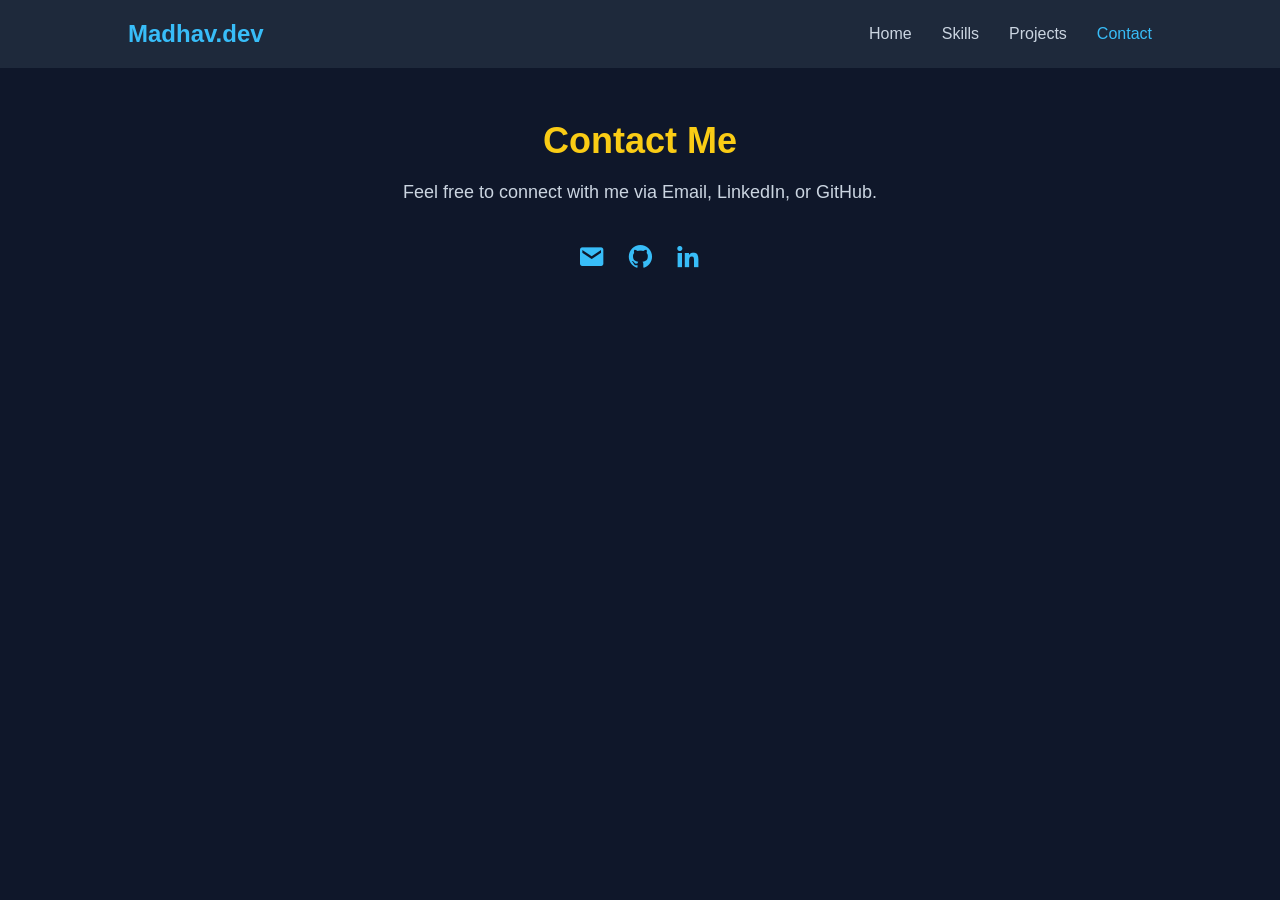
==== contact.html @ 1f648fe1 "Add files via upload" ====
<!DOCTYPE html>
<html lang="en">
<head>
  <meta charset="UTF-8" />
  <meta name="viewport" content="width=device-width, initial-scale=1.0" />
  <title>Contact | Madhav</title>
  <link href="https://cdn.jsdelivr.net/npm/boxicons@2.1.4/css/boxicons.min.css" rel="stylesheet" />
  <style>
    * {
      margin: 0;
      padding: 0;
      box-sizing: border-box;
    }

    body {
      font-family: 'Segoe UI', sans-serif;
      background: #0f172a;
      color: #e2e8f0;
    }

    a {
      text-decoration: none;
      color: inherit;
    }

    .navbar {
      position: fixed;
      width: 100%;
      background: #1e293b;
      padding: 20px 10%;
      display: flex;
      justify-content: space-between;
      align-items: center;
      z-index: 999;
    }

    .logo {
      font-size: 24px;
      font-weight: bold;
      color: #38bdf8;
    }

    .navbar nav ul {
      display: flex;
      gap: 30px;
      list-style: none;
    }

    .navbar nav ul li a {
      color: #cbd5e1;
      font-weight: 500;
      transition: 0.3s;
    }

    .navbar nav ul li a:hover,
    .navbar nav ul li .active {
      color: #38bdf8;
    }

    .contact-section {
      min-height: 100vh;
      padding: 120px 10% 60px;
      text-align: center;
    }

    .contact-section h2 {
      font-size: 36px;
      margin-bottom: 20px;
      color: #facc15;
    }

    .contact-section p {
      font-size: 18px;
      margin-bottom: 40px;
      color: #cbd5e1;
    }

    .mail-btn {
        display: inline-block;
        padding: 10px 20px;
        background-color: #38bdf8;
        color: #0f172a;
        font-weight: bold;
        border-radius: 25px;
        transition: 0.3s;
    }


  
    .mail-btn:hover {
        background-color: #facc15;
        color: #0f172a;
    }


    .contact-info {
      display: flex;
      flex-direction: column;
      align-items: center;
      gap: 20px;
    }

    .contact-box {
      background: #1e293b;
      padding: 20px 30px;
      border-radius: 12px;
      width: 100%;
      max-width: 500px;
      text-align: left;
      box-shadow: 0 0 10px rgba(56, 189, 248, 0.2);
    }

    .contact-box h3 {
      font-size: 20px;
      color: #38bdf8;
      margin-bottom: 8px;
    }

    .contact-box a {
      color: #facc15;
      font-size: 16px;
      word-break: break-all;
    }

    .social-icons {
      margin-top: 30px;
      display: flex;
      gap: 20px;
      justify-content: center;
    }

    .social-icons a {
      font-size: 28px;
      color: #38bdf8;
      transition: 0.3s;
    }

    .social-icons a:hover {
      color: #facc15;
      transform: scale(1.1);
    }
  </style>
</head>
<body>

  <!-- Navbar -->
  <header class="navbar">
    <div class="logo">Madhav.dev</div>
    <nav>
      <ul>
        <li><a href="index.html">Home</a></li>
        <li><a href="skills.html">Skills</a></li>
        <li><a href="projects.html">Projects</a></li>
        <li><a href="contact.html" class="active">Contact</a></li>
      </ul>
    </nav>
  </header>

  <!-- Contact Section -->
  <section class="contact-section">
    <h2>Contact Me</h2>
    <p>Feel free to connect with me via Email, LinkedIn, or GitHub.</p>          
    </div>

    <div class="social-icons">
        <a href="mailto:madhav@example.com" title="Email Me">
            <i class='bx bxs-envelope'></i>
          </a>
             
      <a href="https://github.com/madhav-lakhotia" target="_blank"><i class='bx bxl-github'></i></a>
      <a href="https://www.linkedin.com/in/madhav-lakhotia-5b43b432a" target="_blank"><i class='bx bxl-linkedin'></i></a>
    </div>
  </section>

</body>
</html>
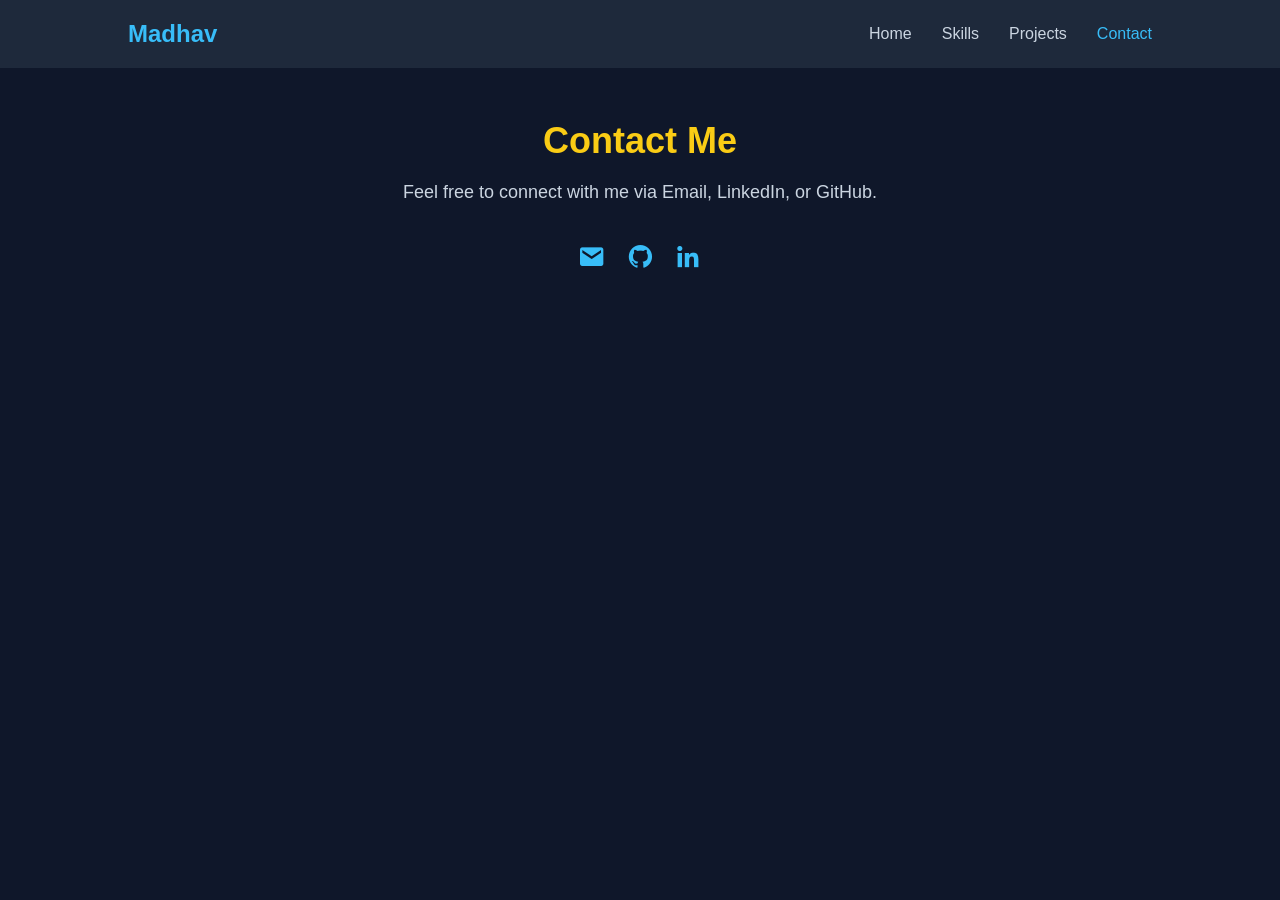
==== commit c77be1e6: "contact.html" ====
--- a/contact.html
+++ b/contact.html
@@ -145,7 +145,7 @@
 
   <!-- Navbar -->
   <header class="navbar">
-    <div class="logo">Madhav.dev</div>
+    <div class="logo">Madhav</div>
     <nav>
       <ul>
         <li><a href="index.html">Home</a></li>
@@ -163,7 +163,7 @@
     </div>
 
     <div class="social-icons">
-        <a href="mailto:madhav@example.com" title="Email Me">
+        <a href="mailto:lakhotiamadhav3@gmail.com" title="Email Me">
             <i class='bx bxs-envelope'></i>
           </a>
              
@@ -174,3 +174,4 @@
 
 </body>
 </html>
+
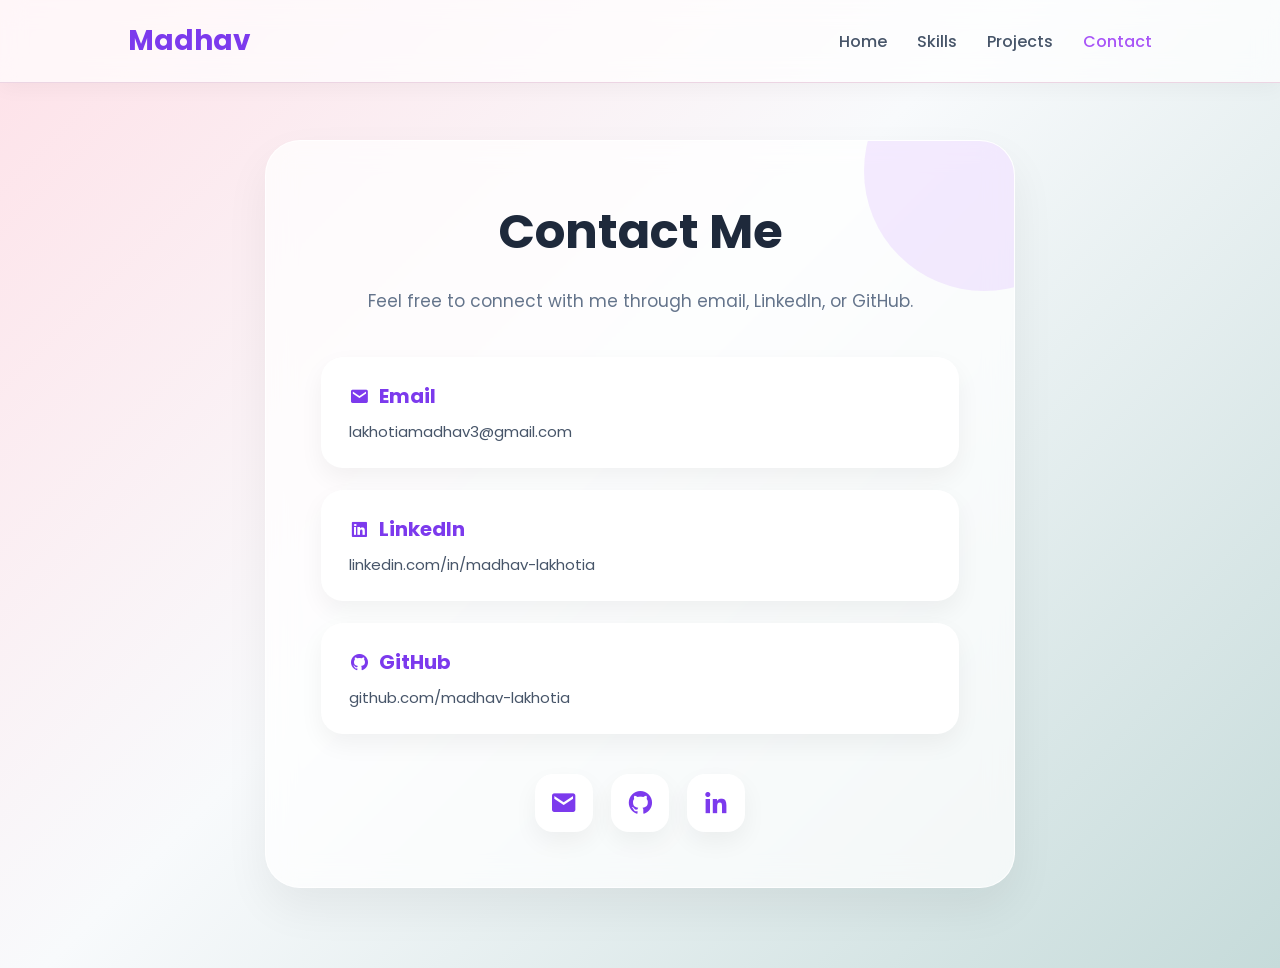
==== commit df7d32a8: "Update contact.html" ====
--- a/contact.html
+++ b/contact.html
@@ -2,176 +2,432 @@
 <html lang="en">
 <head>
   <meta charset="UTF-8" />
-  <meta name="viewport" content="width=device-width, initial-scale=1.0" />
+  <meta name="viewport" content="width=device-width, initial-scale=1.0"/>
+
   <title>Contact | Madhav</title>
-  <link href="https://cdn.jsdelivr.net/npm/boxicons@2.1.4/css/boxicons.min.css" rel="stylesheet" />
+
+  <!-- GOOGLE FONT -->
+  <link rel="preconnect" href="https://fonts.googleapis.com">
+  <link href="https://fonts.googleapis.com/css2?family=Poppins:wght@300;400;500;600;700&display=swap" rel="stylesheet">
+
+  <!-- BOXICONS -->
+  <link href="https://cdn.jsdelivr.net/npm/boxicons@2.1.4/css/boxicons.min.css" rel="stylesheet"/>
+
   <style>
-    * {
-      margin: 0;
-      padding: 0;
-      box-sizing: border-box;
-    }
-
-    body {
-      font-family: 'Segoe UI', sans-serif;
-      background: #0f172a;
-      color: #e2e8f0;
-    }
-
-    a {
-      text-decoration: none;
-      color: inherit;
-    }
-
-    .navbar {
-      position: fixed;
-      width: 100%;
-      background: #1e293b;
-      padding: 20px 10%;
-      display: flex;
-      justify-content: space-between;
-      align-items: center;
-      z-index: 999;
-    }
-
-    .logo {
-      font-size: 24px;
-      font-weight: bold;
-      color: #38bdf8;
-    }
-
-    .navbar nav ul {
-      display: flex;
-      gap: 30px;
-      list-style: none;
-    }
-
-    .navbar nav ul li a {
-      color: #cbd5e1;
-      font-weight: 500;
-      transition: 0.3s;
-    }
-
-    .navbar nav ul li a:hover,
-    .navbar nav ul li .active {
-      color: #38bdf8;
-    }
-
-    .contact-section {
-      min-height: 100vh;
-      padding: 120px 10% 60px;
-      text-align: center;
-    }
-
-    .contact-section h2 {
-      font-size: 36px;
-      margin-bottom: 20px;
-      color: #facc15;
-    }
-
-    .contact-section p {
-      font-size: 18px;
-      margin-bottom: 40px;
-      color: #cbd5e1;
-    }
-
-    .mail-btn {
-        display: inline-block;
-        padding: 10px 20px;
-        background-color: #38bdf8;
-        color: #0f172a;
-        font-weight: bold;
-        border-radius: 25px;
-        transition: 0.3s;
-    }
-
-
-  
-    .mail-btn:hover {
-        background-color: #facc15;
-        color: #0f172a;
-    }
-
-
-    .contact-info {
-      display: flex;
-      flex-direction: column;
-      align-items: center;
-      gap: 20px;
-    }
-
-    .contact-box {
-      background: #1e293b;
-      padding: 20px 30px;
-      border-radius: 12px;
-      width: 100%;
-      max-width: 500px;
-      text-align: left;
-      box-shadow: 0 0 10px rgba(56, 189, 248, 0.2);
-    }
-
-    .contact-box h3 {
-      font-size: 20px;
-      color: #38bdf8;
-      margin-bottom: 8px;
-    }
-
-    .contact-box a {
-      color: #facc15;
-      font-size: 16px;
-      word-break: break-all;
-    }
-
-    .social-icons {
-      margin-top: 30px;
-      display: flex;
-      gap: 20px;
-      justify-content: center;
-    }
-
-    .social-icons a {
-      font-size: 28px;
-      color: #38bdf8;
-      transition: 0.3s;
-    }
-
-    .social-icons a:hover {
-      color: #facc15;
-      transform: scale(1.1);
-    }
+
+    *{
+      margin:0;
+      padding:0;
+      box-sizing:border-box;
+      scroll-behavior:smooth;
+    }
+
+    body{
+      font-family:'Poppins',sans-serif;
+      background:#f8fafc;
+      color:#334155;
+      overflow-x:hidden;
+    }
+
+    a{
+      text-decoration:none;
+      color:inherit;
+    }
+
+    /* ================= NAVBAR ================= */
+
+    .navbar{
+      position:fixed;
+      top:0;
+      width:100%;
+
+      padding:20px 10%;
+
+      display:flex;
+      justify-content:space-between;
+      align-items:center;
+
+      background:rgba(255,255,255,0.7);
+      backdrop-filter:blur(12px);
+
+      border-bottom:1px solid #ecd5e3;
+
+      z-index:1000;
+
+      box-shadow:0 5px 20px rgba(0,0,0,0.04);
+    }
+
+    .logo{
+      font-size:28px;
+      font-weight:700;
+      color:#7c3aed;
+    }
+
+    nav ul{
+      display:flex;
+      gap:30px;
+      list-style:none;
+    }
+
+    nav ul li a{
+      color:#475569;
+      font-weight:500;
+      transition:0.3s ease;
+      position:relative;
+    }
+
+    nav ul li a::after{
+      content:"";
+      position:absolute;
+
+      left:0;
+      bottom:-5px;
+
+      width:0%;
+      height:2px;
+
+      background:#a855f7;
+
+      transition:0.3s ease;
+    }
+
+    nav ul li a:hover::after{
+      width:100%;
+    }
+
+    nav ul li a:hover,
+    nav ul li .active{
+      color:#a855f7;
+    }
+
+    /* ================= CONTACT SECTION ================= */
+
+    .contact-section{
+      min-height:100vh;
+
+      padding:140px 10% 80px;
+
+      display:flex;
+      justify-content:center;
+      align-items:center;
+
+      background:
+      linear-gradient(
+      135deg,
+      #FEE1E8 0%,
+      #F8FAFC 45%,
+      #C6DBDA 100%
+      );
+    }
+
+    /* ================= CONTACT CONTAINER ================= */
+
+    .contact-container{
+      width:100%;
+      max-width:750px;
+
+      background:rgba(255,255,255,0.72);
+
+      padding:55px;
+
+      border-radius:35px;
+
+      backdrop-filter:blur(14px);
+
+      border:1px solid rgba(255,255,255,0.8);
+
+      box-shadow:
+      0 20px 45px rgba(0,0,0,0.06);
+
+      position:relative;
+
+      overflow:hidden;
+
+      text-align:center;
+
+      animation:fadeUp 1s ease;
+    }
+
+    .contact-container::before{
+      content:"";
+
+      position:absolute;
+
+      width:240px;
+      height:240px;
+
+      background:rgba(192,132,252,0.16);
+
+      border-radius:50%;
+
+      top:-90px;
+      right:-90px;
+
+      z-index:0;
+    }
+
+    .contact-container *{
+      position:relative;
+      z-index:1;
+    }
+
+    /* ================= HEADING ================= */
+
+    .contact-container h2{
+      font-size:48px;
+
+      color:#1e293b;
+
+      margin-bottom:18px;
+    }
+
+    .contact-container p{
+      font-size:17px;
+
+      color:#64748b;
+
+      line-height:1.8;
+
+      margin-bottom:40px;
+    }
+
+    /* ================= CONTACT BOXES ================= */
+
+    .contact-info{
+      display:flex;
+      flex-direction:column;
+
+      gap:22px;
+
+      margin-bottom:40px;
+    }
+
+    .contact-box{
+      background:white;
+
+      padding:24px 28px;
+
+      border-radius:22px;
+
+      text-align:left;
+
+      box-shadow:
+      0 10px 25px rgba(0,0,0,0.05);
+
+      transition:0.3s ease;
+    }
+
+    .contact-box:hover{
+      transform:translateY(-5px);
+
+      box-shadow:
+      0 15px 30px rgba(168,85,247,0.12);
+    }
+
+    .contact-box h3{
+      font-size:20px;
+
+      color:#7c3aed;
+
+      margin-bottom:8px;
+
+      display:flex;
+      align-items:center;
+
+      gap:10px;
+    }
+
+    .contact-box a{
+      color:#475569;
+
+      font-size:15px;
+
+      word-break:break-word;
+    }
+
+    /* ================= SOCIAL ICONS ================= */
+
+    .social-icons{
+      display:flex;
+      justify-content:center;
+
+      gap:18px;
+    }
+
+    .social-icons a{
+      width:58px;
+      height:58px;
+
+      border-radius:18px;
+
+      background:white;
+
+      display:flex;
+      justify-content:center;
+      align-items:center;
+
+      font-size:28px;
+
+      color:#7c3aed;
+
+      transition:0.3s ease;
+
+      box-shadow:
+      0 10px 25px rgba(0,0,0,0.05);
+    }
+
+    .social-icons a:hover{
+      transform:translateY(-6px) scale(1.08);
+
+      box-shadow:
+      0 15px 30px rgba(168,85,247,0.18);
+    }
+
+    /* ================= ANIMATION ================= */
+
+    @keyframes fadeUp{
+
+      from{
+        opacity:0;
+        transform:translateY(40px);
+      }
+
+      to{
+        opacity:1;
+        transform:translateY(0);
+      }
+
+    }
+
+    /* ================= MOBILE ================= */
+
+    @media(max-width:768px){
+
+      .contact-section{
+        padding:120px 6% 60px;
+      }
+
+      .contact-container{
+        padding:40px 25px;
+      }
+
+      .contact-container h2{
+        font-size:38px;
+      }
+
+      .contact-container p{
+        font-size:15px;
+      }
+
+      nav ul{
+        gap:18px;
+      }
+
+    }
+
   </style>
+
 </head>
+
 <body>
 
-  <!-- Navbar -->
+  <!-- ================= NAVBAR ================= -->
+
   <header class="navbar">
+
     <div class="logo">Madhav</div>
+
     <nav>
+
       <ul>
-        <li><a href="index.html">Home</a></li>
-        <li><a href="skills.html">Skills</a></li>
-        <li><a href="projects.html">Projects</a></li>
-        <li><a href="contact.html" class="active">Contact</a></li>
+        <li><a href="./index.html">Home</a></li>
+        <li><a href="./skills.html">Skills</a></li>
+        <li><a href="./projects.html">Projects</a></li>
+        <li><a href="./contact.html" class="active">Contact</a></li>
       </ul>
+
     </nav>
+
   </header>
 
-  <!-- Contact Section -->
+  <!-- ================= CONTACT SECTION ================= -->
+
   <section class="contact-section">
-    <h2>Contact Me</h2>
-    <p>Feel free to connect with me via Email, LinkedIn, or GitHub.</p>          
+
+    <div class="contact-container">
+
+      <h2>Contact Me</h2>
+
+      <p>
+        Feel free to connect with me through email, LinkedIn, or GitHub.
+      </p>
+
+      <!-- CONTACT INFO -->
+
+      <div class="contact-info">
+
+        <div class="contact-box">
+
+          <h3>
+            <i class='bx bxs-envelope'></i>
+            Email
+          </h3>
+
+          <a href="mailto:lakhotiamadhav3@gmail.com">
+            lakhotiamadhav3@gmail.com
+          </a>
+
+        </div>
+
+        <div class="contact-box">
+
+          <h3>
+            <i class='bx bxl-linkedin-square'></i>
+            LinkedIn
+          </h3>
+
+          <a href="https://www.linkedin.com/in/madhav-lakhotia-5b43b432a" target="_blank">
+            linkedin.com/in/madhav-lakhotia
+          </a>
+
+        </div>
+
+        <div class="contact-box">
+
+          <h3>
+            <i class='bx bxl-github'></i>
+            GitHub
+          </h3>
+
+          <a href="https://github.com/madhav-lakhotia" target="_blank">
+            github.com/madhav-lakhotia
+          </a>
+
+        </div>
+
+      </div>
+
+      <!-- SOCIAL ICONS -->
+
+      <div class="social-icons">
+
+        <a href="mailto:lakhotiamadhav3@gmail.com" target="_blank">
+          <i class='bx bxs-envelope'></i>
+        </a>
+
+        <a href="https://github.com/madhav-lakhotia" target="_blank">
+          <i class='bx bxl-github'></i>
+        </a>
+
+        <a href="https://www.linkedin.com/in/madhav-lakhotia-5b43b432a" target="_blank">
+          <i class='bx bxl-linkedin'></i>
+        </a>
+
+      </div>
+
     </div>
 
-    <div class="social-icons">
-        <a href="mailto:lakhotiamadhav3@gmail.com" title="Email Me">
-            <i class='bx bxs-envelope'></i>
-          </a>
-             
-      <a href="https://github.com/madhav-lakhotia" target="_blank"><i class='bx bxl-github'></i></a>
-      <a href="https://www.linkedin.com/in/madhav-lakhotia-5b43b432a" target="_blank"><i class='bx bxl-linkedin'></i></a>
-    </div>
   </section>
 
 </body>
 </html>
-
